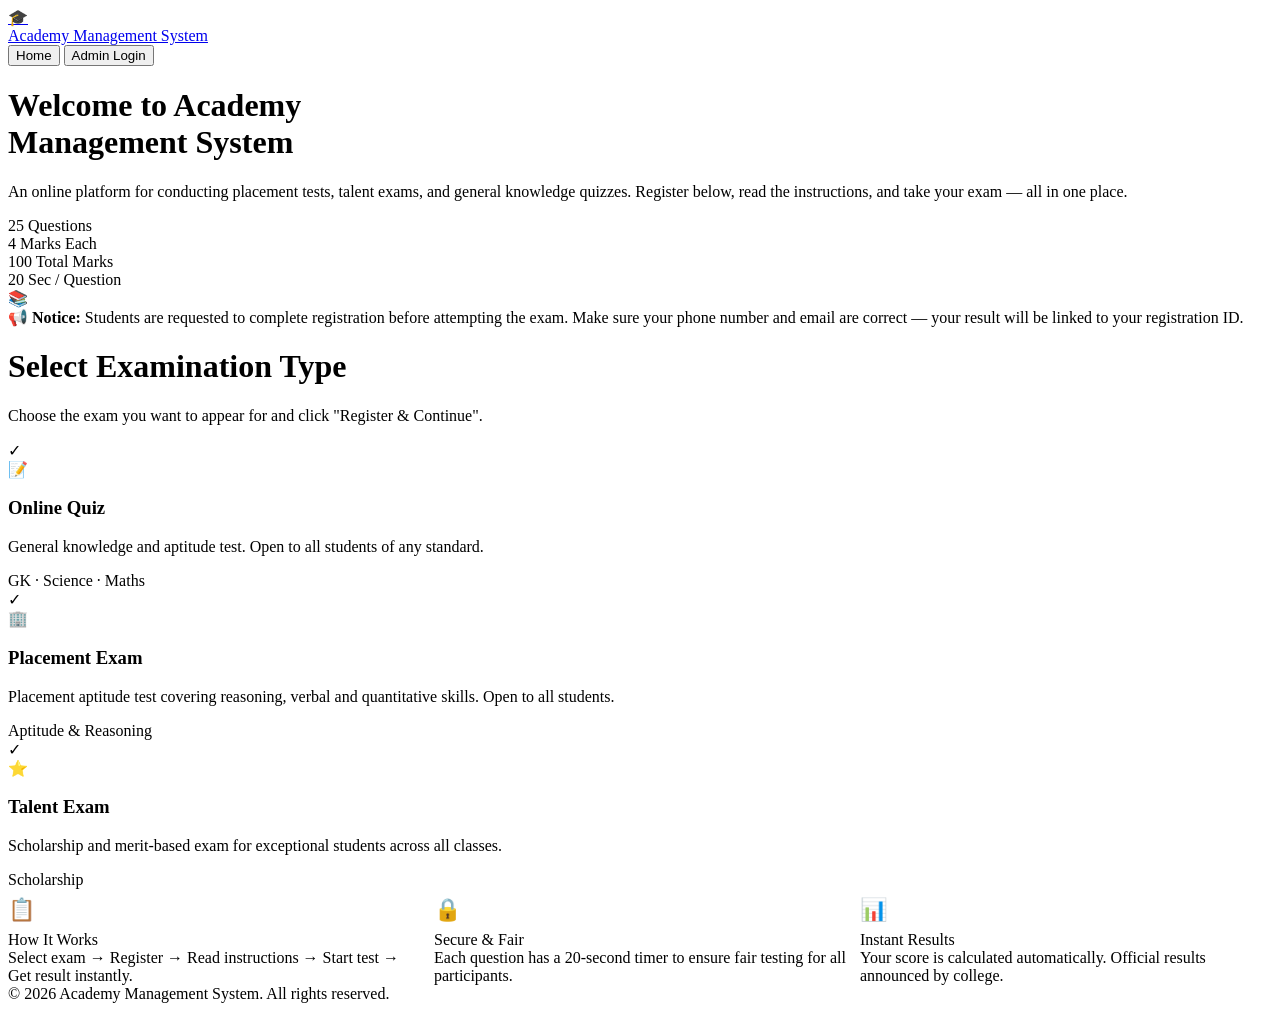
==== index.html @ 71a33f15 "Add files via upload" ====
<!DOCTYPE html>
<html lang="en">
<head>
  <meta charset="UTF-8" />
  <meta name="viewport" content="width=device-width, initial-scale=1.0"/>
  <title>Academy Management System</title>
  <link rel="stylesheet" href="css/style.css"/>
</head>
<body>

<!-- NAVBAR -->
<nav class="navbar">
  <a href="index.html" class="navbar-brand">
    <div class="logo-icon">🎓</div>
    Academy Management System
  </a>
  <div class="navbar-links">
    <button class="nav-link active" onclick="location.href='index.html'">Home</button>
    <button class="nav-link" onclick="location.href='admin-login.html'">Admin Login</button>
  </div>
</nav>

<!-- MAIN -->
<div class="main-content">

  <!-- Hero -->
  <div class="home-hero">
    <div class="hero-text">
      <h1>Welcome to Academy<br>Management System</h1>
      <p>An online platform for conducting placement tests, talent exams, and general knowledge quizzes. Register below, read the instructions, and take your exam — all in one place.</p>
      <div class="d-flex gap-8" style="flex-wrap:wrap;">
        <div class="badge badge-primary">25 Questions</div>
        <div class="badge badge-secondary">4 Marks Each</div>
        <div class="badge badge-secondary">100 Total Marks</div>
        <div class="badge badge-secondary">20 Sec / Question</div>
      </div>
    </div>
    <div class="hero-art">📚</div>
  </div>

  <!-- Notice -->
  <div class="notice-box">
    <strong>📢 Notice:</strong> Students are requested to complete registration before attempting the exam. Make sure your phone number and email are correct — your result will be linked to your registration ID.
  </div>

  <!-- Exam type selection -->
  <div class="page-header">
    <h1>Select Examination Type</h1>
    <p>Choose the exam you want to appear for and click "Register & Continue".</p>
  </div>

  <div class="exam-cards">
    <div class="exam-card" id="card-quiz" onclick="selectExam('Online Quiz')">
      <div class="selected-check">✓</div>
      <div class="exam-card-icon">📝</div>
      <h3>Online Quiz</h3>
      <p>General knowledge and aptitude test. Open to all students of any standard.</p>
      <div class="mt-8">
        <span class="badge badge-primary">GK · Science · Maths</span>
      </div>
    </div>
    <div class="exam-card" id="card-placement" onclick="selectExam('Placement')">
      <div class="selected-check">✓</div>
      <div class="exam-card-icon">🏢</div>
      <h3>Placement Exam</h3>
      <p>Placement aptitude test covering reasoning, verbal and quantitative skills. Open to all students.</p>
      <div class="mt-8">
        <span class="badge badge-success">Aptitude &amp; Reasoning</span>
      </div>
    </div>
    <div class="exam-card" id="card-talent" onclick="selectExam('Talent Exam')">
      <div class="selected-check">✓</div>
      <div class="exam-card-icon">⭐</div>
      <h3>Talent Exam</h3>
      <p>Scholarship and merit-based exam for exceptional students across all classes.</p>
      <div class="mt-8">
        <span class="badge badge-orange">Scholarship</span>
      </div>
    </div>
  </div>

  <!-- Selected info + button -->
  <div id="exam-selected-bar" style="display:none;" class="card mb-20">
    <div class="d-flex align-center justify-between">
      <div>
        <div class="fw-600">Selected: <span id="selected-exam-name" class="text-blue"></span></div>
        <div class="text-small text-muted mt-4">Click "Register & Continue" to fill your details.</div>
      </div>
      <a id="proceed-btn" href="register.html" class="btn btn-primary">Register &amp; Continue →</a>
    </div>
  </div>

  <!-- Info cards at bottom -->
  <div style="display:grid; grid-template-columns:repeat(auto-fit,minmax(200px,1fr)); gap:14px; margin-top:8px;">
    <div class="card" style="border-left:4px solid var(--blue);">
      <div style="font-size:22px;margin-bottom:8px;">📋</div>
      <div class="fw-600 mb-4">How It Works</div>
      <div class="text-small text-muted">Select exam → Register → Read instructions → Start test → Get result instantly.</div>
    </div>
    <div class="card" style="border-left:4px solid var(--green);">
      <div style="font-size:22px;margin-bottom:8px;">🔒</div>
      <div class="fw-600 mb-4">Secure & Fair</div>
      <div class="text-small text-muted">Each question has a 20-second timer to ensure fair testing for all participants.</div>
    </div>
    <div class="card" style="border-left:4px solid var(--orange);">
      <div style="font-size:22px;margin-bottom:8px;">📊</div>
      <div class="fw-600 mb-4">Instant Results</div>
      <div class="text-small text-muted">Your score is calculated automatically. Official results announced by college.</div>
    </div>
  </div>

</div>

<!-- FOOTER -->
<footer class="footer">
  © 2026 Academy Management System. All rights reserved.
</footer>

<script src="js/data.js"></script>
<script>
  let selectedExam = "";

  // Restore any previous selection
  const saved = sessionStorage.getItem("ams_exam_type");
  if (saved) selectExam(saved, false);
  function selectExam(type, scroll) {
    selectedExam = type;
    sessionStorage.setItem("ams_exam_type", type);

    // Update card styles
    ["quiz","placement","talent"].forEach(id => {
      document.getElementById("card-" + id).classList.remove("selected");
    });
    const map = { "Online Quiz":"quiz", "Placement":"placement", "Talent Exam":"talent" };
    if (map[type]) document.getElementById("card-" + map[type]).classList.add("selected");

    // Show bar
    document.getElementById("exam-selected-bar").style.display = "block";
    document.getElementById("selected-exam-name").textContent = type;

    if (scroll !== false) {
      document.getElementById("exam-selected-bar").scrollIntoView({ behavior:"smooth", block:"center" });
    }
  }
</script>
</body>
</html>
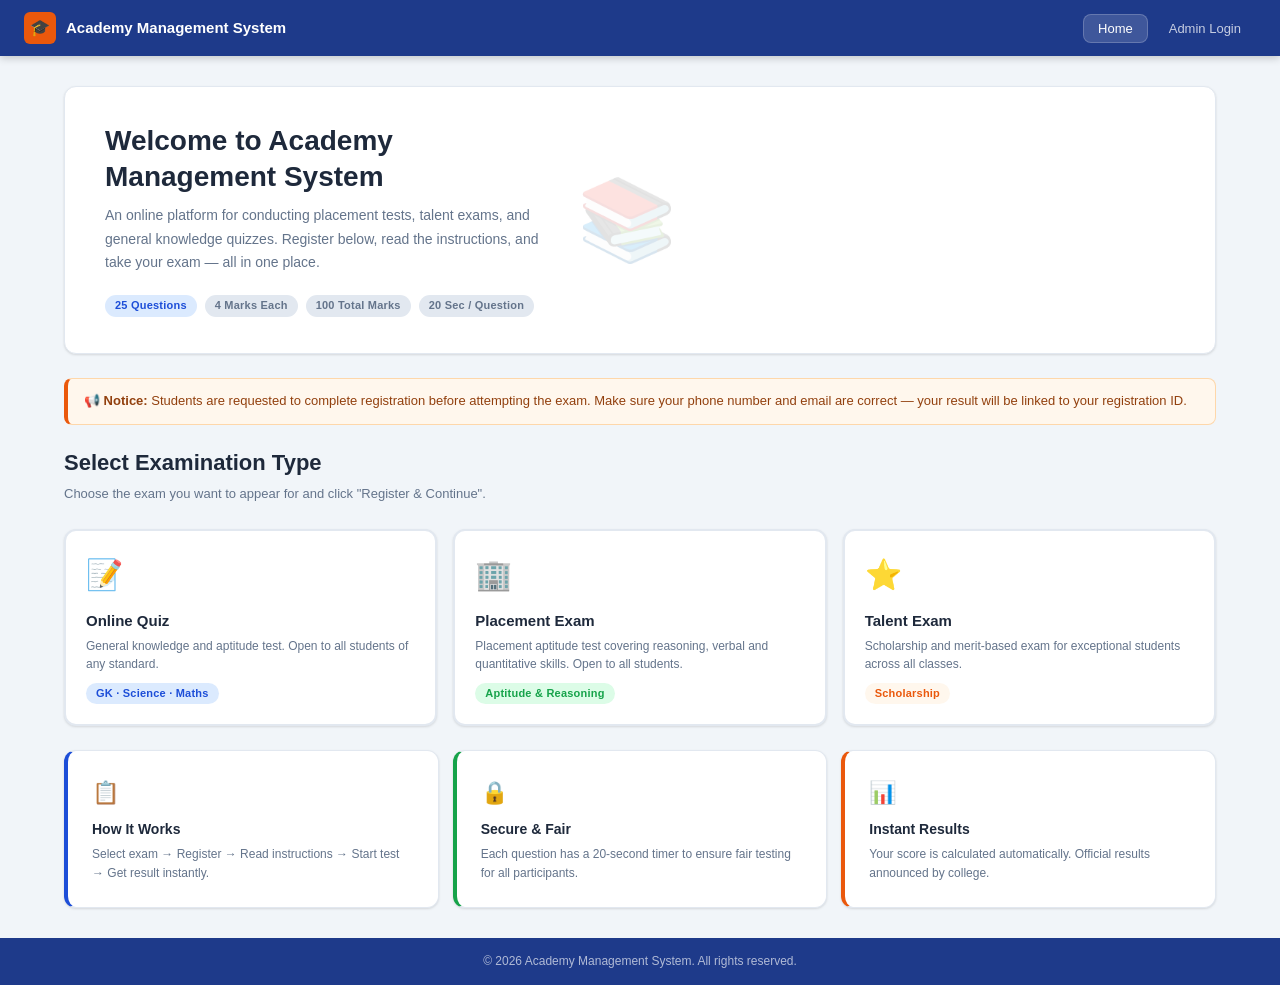
==== commit 2396a261: "Add files via upload" ====
--- a/index.html
+++ b/index.html
@@ -4,7 +4,7 @@
   <meta charset="UTF-8" />
   <meta name="viewport" content="width=device-width, initial-scale=1.0"/>
   <title>Academy Management System</title>
-  <link rel="stylesheet" href="css/style.css"/>
+  <link rel="stylesheet" href="style.css"/>
 </head>
 <body>
 
@@ -116,7 +116,7 @@
   © 2026 Academy Management System. All rights reserved.
 </footer>
 
-<script src="js/data.js"></script>
+<script src="data.js"></script>
 <script>
   let selectedExam = "";
 
--- a/style.css
+++ b/style.css
@@ -0,0 +1,1082 @@
+@import url('https://fonts.googleapis.com/css2?family=Poppins:wght@300;400;500;600;700&display=swap');
+
+*, *::before, *::after {
+  box-sizing: border-box;
+  margin: 0;
+  padding: 0;
+}
+
+:root {
+  --blue: #1d4ed8;
+  --blue-dark: #1e3a8a;
+  --blue-light: #dbeafe;
+  --orange: #ea580c;
+  --orange-light: #fff7ed;
+  --green: #16a34a;
+  --green-light: #dcfce7;
+  --red: #dc2626;
+  --red-light: #fee2e2;
+  --yellow: #ca8a04;
+  --yellow-light: #fefce8;
+  --bg: #f1f5f9;
+  --white: #ffffff;
+  --text: #1e293b;
+  --text-light: #64748b;
+  --text-lighter: #94a3b8;
+  --border: #e2e8f0;
+  --border-dark: #cbd5e1;
+  --shadow-sm: 0 1px 3px rgba(0,0,0,0.08), 0 1px 2px rgba(0,0,0,0.05);
+  --shadow: 0 4px 6px -1px rgba(0,0,0,0.07), 0 2px 4px -2px rgba(0,0,0,0.05);
+  --shadow-md: 0 10px 15px -3px rgba(0,0,0,0.08), 0 4px 6px -4px rgba(0,0,0,0.05);
+  --radius: 8px;
+  --radius-lg: 12px;
+}
+
+body {
+  font-family: 'Poppins', sans-serif;
+  background: var(--bg);
+  color: var(--text);
+  font-size: 14px;
+  line-height: 1.6;
+  min-height: 100vh;
+  display: flex;
+  flex-direction: column;
+}
+
+a {
+  color: var(--blue);
+  text-decoration: none;
+}
+a:hover {
+  text-decoration: underline;
+}
+
+/* ====== NAVBAR ====== */
+.navbar {
+  background: var(--blue-dark);
+  padding: 0 24px;
+  display: flex;
+  align-items: center;
+  justify-content: space-between;
+  height: 56px;
+  position: sticky;
+  top: 0;
+  z-index: 999;
+  box-shadow: 0 2px 8px rgba(0,0,0,0.2);
+}
+
+.navbar-brand {
+  display: flex;
+  align-items: center;
+  gap: 10px;
+  color: white;
+  font-size: 15px;
+  font-weight: 600;
+  text-decoration: none;
+}
+.navbar-brand:hover { text-decoration: none; }
+
+.navbar-brand .logo-icon {
+  width: 32px;
+  height: 32px;
+  background: var(--orange);
+  border-radius: 6px;
+  display: flex;
+  align-items: center;
+  justify-content: center;
+  font-size: 16px;
+  flex-shrink: 0;
+}
+
+.navbar-links {
+  display: flex;
+  align-items: center;
+  gap: 6px;
+}
+
+.nav-link {
+  color: rgba(255,255,255,0.75);
+  padding: 6px 14px;
+  border-radius: var(--radius);
+  font-size: 13px;
+  font-weight: 500;
+  transition: background 0.15s, color 0.15s;
+  cursor: pointer;
+  border: 1px solid transparent;
+  background: none;
+  font-family: 'Poppins', sans-serif;
+}
+.nav-link:hover {
+  background: rgba(255,255,255,0.1);
+  color: white;
+  text-decoration: none;
+}
+.nav-link.active {
+  background: rgba(255,255,255,0.15);
+  color: white;
+  border-color: rgba(255,255,255,0.2);
+}
+.nav-link.btn-nav {
+  background: var(--orange);
+  color: white;
+  border-color: var(--orange);
+}
+.nav-link.btn-nav:hover {
+  background: #c2410c;
+}
+
+/* ====== MAIN CONTENT ====== */
+.main-content {
+  flex: 1;
+  padding: 30px 24px;
+  max-width: 1200px;
+  margin: 0 auto;
+  width: 100%;
+}
+
+.main-content.narrow {
+  max-width: 620px;
+}
+
+.main-content.medium {
+  max-width: 820px;
+}
+
+/* ====== PAGE HEADER ====== */
+.page-header {
+  margin-bottom: 24px;
+}
+.page-header h1 {
+  font-size: 22px;
+  font-weight: 700;
+  color: var(--text);
+  margin-bottom: 4px;
+}
+.page-header p {
+  color: var(--text-light);
+  font-size: 13px;
+}
+
+/* ====== CARD ====== */
+.card {
+  background: var(--white);
+  border-radius: var(--radius-lg);
+  border: 1px solid var(--border);
+  box-shadow: var(--shadow-sm);
+  padding: 24px;
+}
+
+.card-title {
+  font-size: 16px;
+  font-weight: 600;
+  color: var(--text);
+  margin-bottom: 16px;
+  padding-bottom: 12px;
+  border-bottom: 1px solid var(--border);
+}
+
+/* ====== FORM STYLES ====== */
+.form-group {
+  margin-bottom: 16px;
+}
+
+.form-group label {
+  display: block;
+  font-size: 13px;
+  font-weight: 500;
+  color: var(--text);
+  margin-bottom: 6px;
+}
+
+.form-group label span.req {
+  color: var(--red);
+  margin-left: 2px;
+}
+
+.form-control {
+  width: 100%;
+  padding: 9px 12px;
+  border: 1px solid var(--border-dark);
+  border-radius: var(--radius);
+  font-size: 14px;
+  font-family: 'Poppins', sans-serif;
+  color: var(--text);
+  background: var(--white);
+  transition: border-color 0.15s, box-shadow 0.15s;
+  outline: none;
+}
+.form-control:focus {
+  border-color: var(--blue);
+  box-shadow: 0 0 0 3px rgba(29,78,216,0.1);
+}
+.form-control::placeholder {
+  color: var(--text-lighter);
+}
+
+.form-control.is-invalid {
+  border-color: var(--red);
+}
+
+select.form-control {
+  cursor: pointer;
+}
+
+.invalid-feedback {
+  font-size: 11px;
+  color: var(--red);
+  margin-top: 4px;
+  display: none;
+}
+.invalid-feedback.show {
+  display: block;
+}
+
+.form-row {
+  display: grid;
+  grid-template-columns: 1fr 1fr;
+  gap: 16px;
+}
+
+.form-text {
+  font-size: 11px;
+  color: var(--text-light);
+  margin-top: 4px;
+}
+
+/* ====== BUTTONS ====== */
+.btn {
+  display: inline-flex;
+  align-items: center;
+  justify-content: center;
+  gap: 6px;
+  padding: 9px 20px;
+  font-family: 'Poppins', sans-serif;
+  font-size: 14px;
+  font-weight: 500;
+  border-radius: var(--radius);
+  border: 1px solid transparent;
+  cursor: pointer;
+  transition: all 0.15s;
+  text-decoration: none;
+  white-space: nowrap;
+}
+
+.btn:hover { text-decoration: none; }
+
+.btn-primary {
+  background: var(--blue);
+  color: white;
+  border-color: var(--blue);
+}
+.btn-primary:hover {
+  background: #1d40b0;
+  border-color: #1d40b0;
+}
+
+.btn-success {
+  background: var(--green);
+  color: white;
+  border-color: var(--green);
+}
+.btn-success:hover {
+  background: #15803d;
+}
+
+.btn-danger {
+  background: var(--red);
+  color: white;
+  border-color: var(--red);
+}
+.btn-danger:hover {
+  background: #b91c1c;
+}
+
+.btn-warning {
+  background: var(--yellow);
+  color: white;
+  border-color: var(--yellow);
+}
+
+.btn-outline {
+  background: transparent;
+  color: var(--blue);
+  border-color: var(--blue);
+}
+.btn-outline:hover {
+  background: var(--blue-light);
+}
+
+.btn-secondary {
+  background: var(--white);
+  color: var(--text);
+  border-color: var(--border-dark);
+}
+.btn-secondary:hover {
+  background: var(--bg);
+}
+
+.btn-sm {
+  padding: 5px 12px;
+  font-size: 12px;
+}
+.btn-lg {
+  padding: 12px 28px;
+  font-size: 15px;
+  font-weight: 600;
+}
+
+.btn:disabled {
+  opacity: 0.55;
+  cursor: not-allowed;
+}
+
+.btn-block {
+  width: 100%;
+}
+
+/* ====== BADGE / PILL ====== */
+.badge {
+  display: inline-block;
+  padding: 2px 10px;
+  border-radius: 20px;
+  font-size: 11px;
+  font-weight: 600;
+  letter-spacing: 0.02em;
+}
+.badge-primary { background: var(--blue-light); color: var(--blue); }
+.badge-success { background: var(--green-light); color: var(--green); }
+.badge-danger { background: var(--red-light); color: var(--red); }
+.badge-warning { background: var(--yellow-light); color: var(--yellow); }
+.badge-secondary { background: var(--border); color: var(--text-light); }
+.badge-orange { background: #fff7ed; color: var(--orange); }
+
+/* ====== TABLE ====== */
+.table-wrap {
+  overflow-x: auto;
+  border-radius: var(--radius-lg);
+  border: 1px solid var(--border);
+}
+
+table {
+  width: 100%;
+  border-collapse: collapse;
+  min-width: 600px;
+  background: white;
+}
+thead th {
+  background: #f8fafc;
+  padding: 10px 14px;
+  font-size: 11px;
+  font-weight: 600;
+  color: var(--text-light);
+  text-transform: uppercase;
+  letter-spacing: 0.05em;
+  border-bottom: 1px solid var(--border);
+  text-align: left;
+  white-space: nowrap;
+}
+tbody td {
+  padding: 11px 14px;
+  font-size: 13px;
+  border-bottom: 1px solid var(--border);
+  color: var(--text);
+  vertical-align: middle;
+}
+tbody tr:last-child td {
+  border-bottom: none;
+}
+tbody tr:hover td {
+  background: #f8fafc;
+}
+
+/* ====== ALERT ====== */
+.alert {
+  padding: 12px 16px;
+  border-radius: var(--radius);
+  font-size: 13px;
+  margin-bottom: 16px;
+  border: 1px solid;
+  display: flex;
+  align-items: flex-start;
+  gap: 10px;
+}
+.alert-danger { background: var(--red-light); border-color: #fca5a5; color: #991b1b; }
+.alert-success { background: var(--green-light); border-color: #86efac; color: #166534; }
+.alert-info { background: var(--blue-light); border-color: #93c5fd; color: #1e40af; }
+.alert-warning { background: var(--yellow-light); border-color: #fde68a; color: #92400e; }
+
+/* ====== BOARD SELECTOR ====== */
+.board-selector {
+  display: flex;
+  gap: 10px;
+}
+.board-option {
+  flex: 1;
+  padding: 9px;
+  background: var(--white);
+  border: 1.5px solid var(--border-dark);
+  border-radius: var(--radius);
+  text-align: center;
+  cursor: pointer;
+  font-size: 13px;
+  font-weight: 500;
+  color: var(--text-light);
+  transition: all 0.15s;
+  font-family: 'Poppins', sans-serif;
+}
+.board-option:hover {
+  border-color: var(--blue);
+  color: var(--blue);
+}
+.board-option.selected {
+  background: var(--blue-light);
+  border-color: var(--blue);
+  color: var(--blue);
+  font-weight: 600;
+}
+
+/* ====== STATS ROW ====== */
+.stats-row {
+  display: grid;
+  grid-template-columns: repeat(4, 1fr);
+  gap: 14px;
+  margin-bottom: 20px;
+}
+
+.stat-box {
+  background: var(--white);
+  border: 1px solid var(--border);
+  border-radius: var(--radius-lg);
+  padding: 16px;
+  text-align: center;
+  box-shadow: var(--shadow-sm);
+}
+
+.stat-box .val {
+  font-size: 26px;
+  font-weight: 700;
+  color: var(--blue);
+  line-height: 1;
+}
+
+.stat-box .lbl {
+  font-size: 11px;
+  color: var(--text-light);
+  margin-top: 4px;
+  font-weight: 500;
+}
+
+/* ====== TABS ====== */
+.tab-nav {
+  display: flex;
+  border-bottom: 2px solid var(--border);
+  margin-bottom: 20px;
+  gap: 0;
+}
+
+.tab-link {
+  padding: 10px 20px;
+  font-size: 13px;
+  font-weight: 500;
+  color: var(--text-light);
+  cursor: pointer;
+  border-bottom: 2px solid transparent;
+  margin-bottom: -2px;
+  transition: all 0.15s;
+  background: none;
+  border-top: none;
+  border-left: none;
+  border-right: none;
+  font-family: 'Poppins', sans-serif;
+}
+.tab-link:hover {
+  color: var(--blue);
+}
+.tab-link.active {
+  color: var(--blue);
+  border-bottom-color: var(--blue);
+  font-weight: 600;
+}
+
+.tab-pane {
+  display: none;
+}
+.tab-pane.active {
+  display: block;
+}
+
+/* ====== MODAL ====== */
+.modal-overlay {
+  position: fixed;
+  inset: 0;
+  background: rgba(0,0,0,0.45);
+  z-index: 1000;
+  display: none;
+  align-items: center;
+  justify-content: center;
+  padding: 16px;
+}
+.modal-overlay.open {
+  display: flex;
+}
+
+.modal-box {
+  background: white;
+  border-radius: var(--radius-lg);
+  padding: 24px;
+  width: 100%;
+  max-width: 500px;
+  max-height: 90vh;
+  overflow-y: auto;
+  box-shadow: var(--shadow-md);
+}
+
+.modal-title {
+  font-size: 17px;
+  font-weight: 600;
+  margin-bottom: 20px;
+  color: var(--text);
+}
+
+/* ====== QUIZ SPECIFIC ====== */
+.quiz-wrap {
+  display: grid;
+  grid-template-columns: 1fr 260px;
+  gap: 20px;
+  align-items: start;
+}
+
+.question-card {
+  background: white;
+  border-radius: var(--radius-lg);
+  border: 1px solid var(--border);
+  box-shadow: var(--shadow-sm);
+  padding: 24px;
+}
+
+.question-num-badge {
+  display: inline-flex;
+  align-items: center;
+  gap: 6px;
+  font-size: 12px;
+  color: var(--text-light);
+  margin-bottom: 12px;
+}
+
+.question-text {
+  font-size: 16px;
+  font-weight: 500;
+  color: var(--text);
+  line-height: 1.7;
+  margin-bottom: 20px;
+}
+
+.options-list {
+  display: flex;
+  flex-direction: column;
+  gap: 10px;
+}
+
+.option-item {
+  display: flex;
+  align-items: center;
+  gap: 12px;
+  padding: 12px 16px;
+  border: 1.5px solid var(--border-dark);
+  border-radius: var(--radius);
+  cursor: pointer;
+  transition: all 0.15s;
+  background: white;
+  width: 100%;
+  text-align: left;
+  font-family: 'Poppins', sans-serif;
+  font-size: 14px;
+  color: var(--text);
+}
+.option-item:hover {
+  border-color: var(--blue);
+  background: var(--blue-light);
+  color: var(--blue-dark);
+}
+.option-item.selected {
+  border-color: var(--blue);
+  background: var(--blue-light);
+  color: var(--blue-dark);
+  font-weight: 500;
+}
+.option-item.correct {
+  border-color: var(--green);
+  background: var(--green-light);
+  color: #166534;
+  font-weight: 500;
+}
+.option-item.wrong {
+  border-color: var(--red);
+  background: var(--red-light);
+  color: #991b1b;
+}
+
+.opt-label {
+  width: 28px;
+  height: 28px;
+  border-radius: 50%;
+  background: var(--bg);
+  border: 1.5px solid var(--border-dark);
+  display: flex;
+  align-items: center;
+  justify-content: center;
+  font-size: 12px;
+  font-weight: 600;
+  flex-shrink: 0;
+  color: var(--text-light);
+}
+.option-item.selected .opt-label {
+  background: var(--blue);
+  color: white;
+  border-color: var(--blue);
+}
+.option-item.correct .opt-label {
+  background: var(--green);
+  color: white;
+  border-color: var(--green);
+}
+.option-item.wrong .opt-label {
+  background: var(--red);
+  color: white;
+  border-color: var(--red);
+}
+
+/* Timer */
+.timer-box {
+  background: white;
+  border: 1px solid var(--border);
+  border-radius: var(--radius-lg);
+  padding: 16px;
+  text-align: center;
+  box-shadow: var(--shadow-sm);
+  margin-bottom: 14px;
+}
+
+.timer-ring-wrap {
+  position: relative;
+  width: 80px;
+  height: 80px;
+  margin: 0 auto 8px;
+}
+
+.timer-ring-wrap svg {
+  transform: rotate(-90deg);
+}
+
+.timer-num {
+  position: absolute;
+  inset: 0;
+  display: flex;
+  align-items: center;
+  justify-content: center;
+  font-size: 22px;
+  font-weight: 700;
+}
+
+.timer-label {
+  font-size: 11px;
+  color: var(--text-light);
+  font-weight: 500;
+}
+
+/* Progress bar */
+.progress-bar-wrap {
+  background: var(--border);
+  border-radius: 4px;
+  height: 6px;
+  margin-bottom: 20px;
+  overflow: hidden;
+}
+.progress-bar-fill {
+  height: 100%;
+  background: var(--blue);
+  border-radius: 4px;
+  transition: width 0.3s;
+}
+
+/* Question navigator */
+.q-navigator {
+  background: white;
+  border: 1px solid var(--border);
+  border-radius: var(--radius-lg);
+  padding: 16px;
+  box-shadow: var(--shadow-sm);
+}
+
+.q-nav-title {
+  font-size: 12px;
+  font-weight: 600;
+  color: var(--text-light);
+  text-transform: uppercase;
+  letter-spacing: 0.05em;
+  margin-bottom: 12px;
+}
+
+.q-dots-grid {
+  display: grid;
+  grid-template-columns: repeat(5, 1fr);
+  gap: 6px;
+  margin-bottom: 12px;
+}
+
+.q-dot {
+  height: 32px;
+  border-radius: var(--radius);
+  border: 1.5px solid var(--border-dark);
+  background: white;
+  font-size: 11px;
+  font-weight: 600;
+  color: var(--text-light);
+  cursor: pointer;
+  display: flex;
+  align-items: center;
+  justify-content: center;
+  transition: all 0.12s;
+}
+.q-dot:hover {
+  border-color: var(--blue);
+  color: var(--blue);
+}
+.q-dot.answered {
+  background: var(--blue);
+  border-color: var(--blue);
+  color: white;
+}
+.q-dot.current {
+  background: var(--orange);
+  border-color: var(--orange);
+  color: white;
+}
+
+.q-legend {
+  display: flex;
+  flex-direction: column;
+  gap: 6px;
+  font-size: 11px;
+  color: var(--text-light);
+}
+.legend-item {
+  display: flex;
+  align-items: center;
+  gap: 6px;
+}
+.legend-dot {
+  width: 12px;
+  height: 12px;
+  border-radius: 3px;
+  flex-shrink: 0;
+}
+
+/* ====== RESULT PAGE ====== */
+.result-hero {
+  text-align: center;
+  padding: 30px;
+}
+
+.score-circle {
+  width: 130px;
+  height: 130px;
+  border-radius: 50%;
+  background: linear-gradient(135deg, var(--blue) 0%, #3b82f6 100%);
+  display: flex;
+  flex-direction: column;
+  align-items: center;
+  justify-content: center;
+  margin: 0 auto 16px;
+  box-shadow: 0 8px 25px rgba(29,78,216,0.35);
+}
+
+.score-big {
+  font-size: 36px;
+  font-weight: 700;
+  color: white;
+  line-height: 1;
+}
+.score-total {
+  font-size: 13px;
+  color: rgba(255,255,255,0.8);
+}
+
+/* ====== ADMIN DASHBOARD ====== */
+.admin-stats-grid {
+  display: grid;
+  grid-template-columns: repeat(auto-fit, minmax(180px, 1fr));
+  gap: 14px;
+  margin-bottom: 24px;
+}
+
+.admin-stat {
+  background: white;
+  border-radius: var(--radius-lg);
+  border: 1px solid var(--border);
+  box-shadow: var(--shadow-sm);
+  padding: 18px 20px;
+  display: flex;
+  align-items: center;
+  gap: 14px;
+}
+
+.admin-stat-icon {
+  width: 44px;
+  height: 44px;
+  border-radius: 10px;
+  display: flex;
+  align-items: center;
+  justify-content: center;
+  font-size: 20px;
+  flex-shrink: 0;
+}
+
+.admin-stat-icon.blue { background: var(--blue-light); }
+.admin-stat-icon.green { background: var(--green-light); }
+.admin-stat-icon.orange { background: #fff7ed; }
+.admin-stat-icon.red { background: var(--red-light); }
+
+.admin-stat-val {
+  font-size: 24px;
+  font-weight: 700;
+  color: var(--text);
+  line-height: 1;
+}
+.admin-stat-lbl {
+  font-size: 12px;
+  color: var(--text-light);
+  margin-top: 2px;
+}
+
+/* ====== FOOTER ====== */
+.footer {
+  background: var(--blue-dark);
+  color: rgba(255,255,255,0.65);
+  text-align: center;
+  padding: 14px;
+  font-size: 12px;
+  margin-top: auto;
+}
+
+/* ====== MISC UTILITIES ====== */
+.d-flex { display: flex; }
+.align-center { align-items: center; }
+.justify-between { justify-content: space-between; }
+.justify-end { justify-content: flex-end; }
+.gap-8 { gap: 8px; }
+.gap-12 { gap: 12px; }
+.gap-16 { gap: 16px; }
+.mb-4 { margin-bottom: 4px; }
+.mb-8 { margin-bottom: 8px; }
+.mb-12 { margin-bottom: 12px; }
+.mb-16 { margin-bottom: 16px; }
+.mb-20 { margin-bottom: 20px; }
+.mb-24 { margin-bottom: 24px; }
+.mt-8 { margin-top: 8px; }
+.mt-12 { margin-top: 12px; }
+.mt-16 { margin-top: 16px; }
+.mt-20 { margin-top: 20px; }
+.text-center { text-align: center; }
+.text-right { text-align: right; }
+.text-muted { color: var(--text-light); }
+.text-small { font-size: 12px; }
+.fw-600 { font-weight: 600; }
+.w-100 { width: 100%; }
+
+.divider {
+  height: 1px;
+  background: var(--border);
+  margin: 16px 0;
+}
+
+.empty-state {
+  text-align: center;
+  padding: 40px 20px;
+  color: var(--text-light);
+  font-size: 13px;
+}
+
+.info-row {
+  display: flex;
+  gap: 6px;
+  font-size: 13px;
+  margin-bottom: 8px;
+}
+.info-row .label {
+  color: var(--text-light);
+  min-width: 90px;
+  flex-shrink: 0;
+}
+.info-row .value {
+  color: var(--text);
+  font-weight: 500;
+}
+
+.section-header {
+  display: flex;
+  align-items: center;
+  justify-content: space-between;
+  margin-bottom: 14px;
+  flex-wrap: wrap;
+  gap: 10px;
+}
+.section-header h3 {
+  font-size: 15px;
+  font-weight: 600;
+  color: var(--text);
+}
+
+.search-input {
+  padding: 7px 12px;
+  border: 1px solid var(--border-dark);
+  border-radius: var(--radius);
+  font-size: 13px;
+  font-family: 'Poppins', sans-serif;
+  outline: none;
+  width: 220px;
+  color: var(--text);
+}
+.search-input:focus {
+  border-color: var(--blue);
+}
+
+/* ====== HOME PAGE ====== */
+.home-hero {
+  background: white;
+  border: 1px solid var(--border);
+  border-radius: var(--radius-lg);
+  padding: 36px 40px;
+  margin-bottom: 24px;
+  display: flex;
+  gap: 32px;
+  align-items: center;
+  box-shadow: var(--shadow-sm);
+}
+
+.hero-text h1 {
+  font-size: 28px;
+  font-weight: 700;
+  color: var(--text);
+  margin-bottom: 8px;
+  line-height: 1.3;
+}
+
+.hero-text p {
+  color: var(--text-light);
+  font-size: 14px;
+  line-height: 1.7;
+  max-width: 440px;
+  margin-bottom: 20px;
+}
+
+.hero-art {
+  flex-shrink: 0;
+  font-size: 80px;
+  opacity: 0.15;
+  line-height: 1;
+}
+
+.exam-cards {
+  display: grid;
+  grid-template-columns: repeat(3, 1fr);
+  gap: 16px;
+  margin-bottom: 24px;
+}
+
+.exam-card {
+  background: white;
+  border: 2px solid var(--border);
+  border-radius: var(--radius-lg);
+  padding: 20px;
+  cursor: pointer;
+  transition: all 0.18s;
+  box-shadow: var(--shadow-sm);
+  position: relative;
+}
+.exam-card:hover {
+  border-color: var(--blue);
+  box-shadow: var(--shadow);
+  transform: translateY(-2px);
+}
+.exam-card.selected {
+  border-color: var(--blue);
+  background: var(--blue-light);
+  box-shadow: var(--shadow);
+}
+
+.exam-card-icon {
+  font-size: 30px;
+  margin-bottom: 10px;
+}
+
+.exam-card h3 {
+  font-size: 15px;
+  font-weight: 600;
+  color: var(--text);
+  margin-bottom: 4px;
+}
+.exam-card p {
+  font-size: 12px;
+  color: var(--text-light);
+  line-height: 1.5;
+}
+
+.exam-card .selected-check {
+  display: none;
+  position: absolute;
+  top: 12px;
+  right: 12px;
+  width: 20px;
+  height: 20px;
+  background: var(--blue);
+  border-radius: 50%;
+  align-items: center;
+  justify-content: center;
+  color: white;
+  font-size: 11px;
+}
+.exam-card.selected .selected-check {
+  display: flex;
+}
+
+.notice-box {
+  background: #fff7ed;
+  border: 1px solid #fed7aa;
+  border-left: 4px solid var(--orange);
+  border-radius: var(--radius);
+  padding: 12px 16px;
+  font-size: 13px;
+  color: #92400e;
+  margin-bottom: 20px;
+}
+
+/* Responsive */
+@media (max-width: 768px) {
+  .quiz-wrap {
+    grid-template-columns: 1fr;
+  }
+  .form-row {
+    grid-template-columns: 1fr;
+  }
+  .stats-row {
+    grid-template-columns: repeat(2, 1fr);
+  }
+  .exam-cards {
+    grid-template-columns: 1fr;
+  }
+  .home-hero {
+    flex-direction: column;
+    padding: 24px;
+    gap: 16px;
+  }
+  .hero-art {
+    display: none;
+  }
+  .main-content {
+    padding: 20px 16px;
+  }
+  .navbar {
+    padding: 0 16px;
+  }
+}
